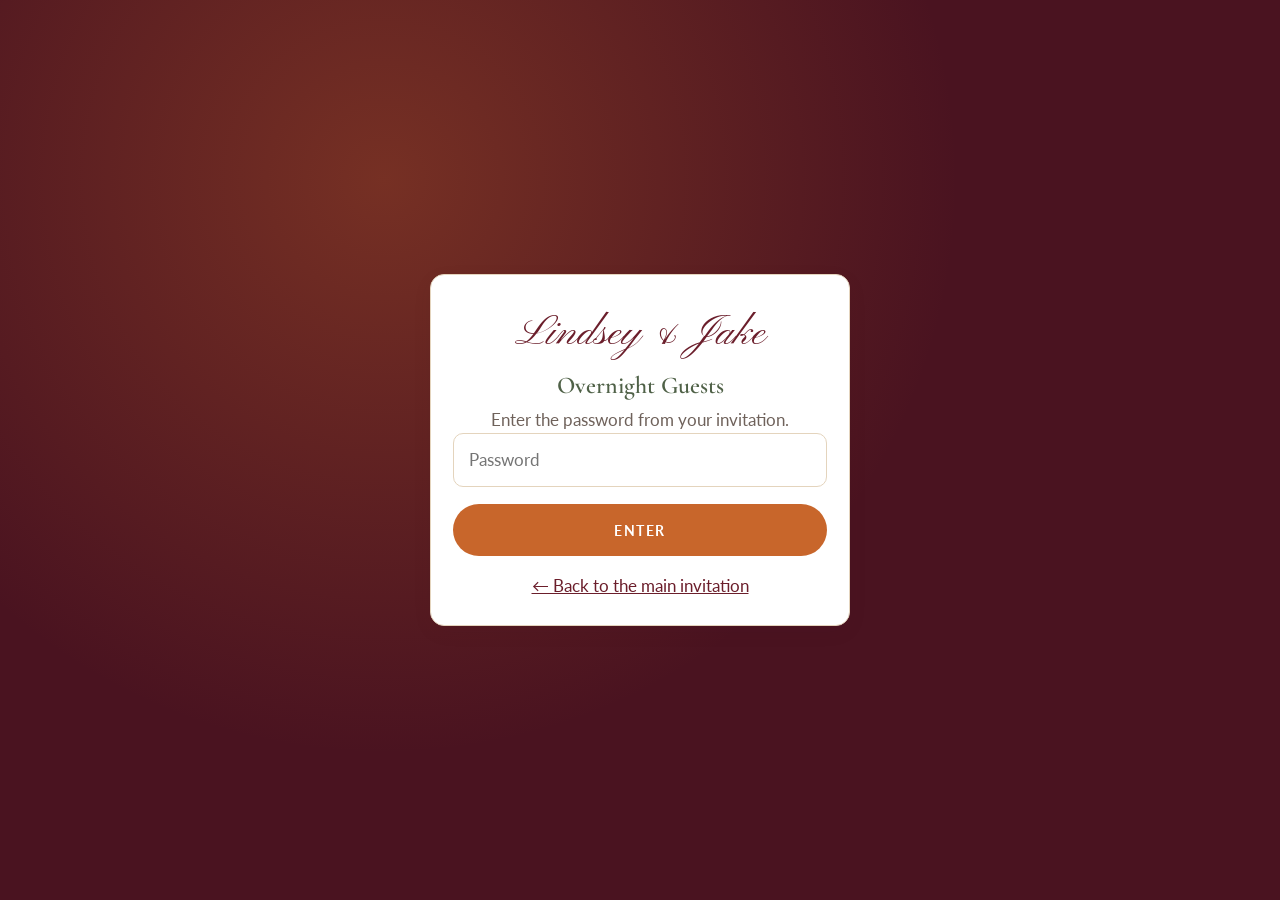
==== stay.html @ 5768e2d3 "Update attire wording Co-Authored-By: Claude Opus 5.5 <noreply@anthropic.com> Claude-Session: https:" ====
<!doctype html>
<html lang="en">
<head>
  <meta charset="utf-8">
  <meta name="viewport" content="width=device-width, initial-scale=1">
  <title>Overnight Guests · Lindsey & Jake</title>
  <meta name="robots" content="noindex, nofollow">
  <meta property="og:title" content="You're invited to stay the weekend 🍂">
  <meta property="og:description" content="Overnight guest info for Lindsey & Jake's wedding weekend.">
  <meta property="og:image" content="https://jakecuso.github.io/Wedding/assets/couple.jpg">
  <link rel="icon" href="data:image/svg+xml,<svg xmlns='http://www.w3.org/2000/svg' viewBox='0 0 100 100'><text y='.9em' font-size='90'>🛏️</text></svg>">
  <link rel="preconnect" href="https://fonts.googleapis.com">
  <link rel="preconnect" href="https://fonts.gstatic.com" crossorigin>
  <link href="https://fonts.googleapis.com/css2?family=Cormorant+Garamond:ital,wght@0,500;0,600;1,500&family=Lato:wght@400;700&family=Pinyon+Script&display=swap" rel="stylesheet">
  <link rel="stylesheet" href="style.css?v=5">
</head>
<body>

<div class="gate" id="gate">
  <div class="card">
    <div class="script" style="font-size:2.6rem;color:var(--maroon)">Lindsey &amp; Jake</div>
    <h3>Overnight Guests</h3>
    <p style="color:var(--muted)">Enter the password from your invitation.</p>
    <form id="gateForm">
      <input type="password" id="code" placeholder="Password" autocomplete="off" aria-label="Password">
      <button class="btn" type="submit">Enter</button>
      <div class="status hidden" id="gateStatus" role="status"></div>
    </form>
    <p style="margin-top:1rem"><a href="./">← Back to the main invitation</a></p>
  </div>
</div>

<div id="stayContent" class="hidden">
  <nav>
    <ul>
      <li><a href="./">Main Invite</a></li>
      <li><a href="#info">Stay Info</a></li>
      <li><a href="#pack">Packing List</a></li>
      <li><a href="#confirm">Confirm Your Stay</a></li>
    </ul>
  </nav>

  <header class="hero" style="min-height:70vh">
    <div class="hero-photo"></div>
    <div class="hero-text">
      <p class="eyebrow">You're invited to stay the weekend</p>
      <h1 class="script">Stay With Us</h1>
      <p class="invite-line">We'd love for you to spend Halloween weekend with us at Serenity Ridge.</p>
      <div class="date">Oct 30 to Nov 1</div>
      <a class="btn" href="#confirm">Confirm Your Stay</a>
    </div>
  </header>

  <section id="info">
    <div class="wrap">
      <h2>Stay Details</h2>
      <div class="divider">🍂 🛏️ 🍂</div>
      <div class="timeline">
        <div class="card side">
          <div class="day">Check-in</div>
          <h3>Friday, 7:00 PM</h3>
          <p>Come settle in and grab a spot by the fire.</p>
        </div>
        <div class="card main">
          <div class="day">The Address</div>
          <h3 data-bind="venueName">Serenity Ridge</h3>
          <p data-bind="venueAddress"></p>
        </div>
        <div class="card side">
          <div class="day">Check-out</div>
          <h3>Sunday, by 10:00 AM</h3>
          <p>Please help us tidy up before heading out.</p>
        </div>
      </div>

      <div class="card" style="margin-top:1.5rem">
        <h3>Good to Know</h3>
        <ul style="margin:0;padding-left:1.2rem">
          <li>The house has 6 bedrooms and 14 beds. Beds are shared and assigned by us, so an air mattress or sleeping bag is a great backup.</li>
          <li>Heated pool, hot tub, fire pit, pool table, poker room and game room are all yours for the weekend.</li>
          <li>There's a Ring doorbell camera at the front entrance.</li>
          <li>The nearest groceries are about 12 minutes away in McArthur. Grab anything you need on the way in.</li>
          <li>We'll text the door code and parking details the week of the wedding.</li>
        </ul>
      </div>
    </div>
  </section>

  <section id="pack" class="alt">
    <div class="wrap">
      <h2>Packing List</h2>
      <div class="divider">🎃</div>
      <div class="pack">
        <div class="card"><div class="icon">👗</div><h3>Semi-Formal Attire</h3><p>We invite our guests to embrace the season with autumn-inspired colors such as burgundy, plum, rust, forest green, navy, chocolate brown, and other warm or earthy tones. Don’t have fall colors in your closet? Choose something close!</p></div>
        <div class="card"><div class="icon">🎭</div><h3>Halloween Costume</h3><p>For the after party, not the ceremony!</p></div>
        <div class="card"><div class="icon">🥾</div><h3>Hiking Shoes</h3><p>Ash Cave is 12 minutes away.</p></div>
        <div class="card"><div class="icon">👙</div><h3>Swimsuit</h3><p>Heated pool and hot tub.</p></div>
        <div class="card"><div class="icon">🪥</div><h3>Overnight Bag</h3><p>Toiletries, pajamas, towel, phone charger and any medications.</p></div>
        <div class="card"><div class="icon">🛌</div><h3>Pillow &amp; Blanket</h3><p>Optional, but nice for cozy nights.</p></div>
        <div class="card"><div class="icon">🧥</div><h3>Warm Layers</h3><p>For chilly nights around the fire.</p></div>
      </div>
    </div>
  </section>

  <section id="confirm">
    <div class="narrow">
      <h2>Confirm Your Stay</h2>
      <div class="divider">🍁</div>
      <p class="lead">Beds are limited, so please let us know by <strong>October 14</strong> whether you'll be staying. Please RSVP on the <a href="./#rsvp">main invitation</a> too.</p>
      <form id="stayForm" novalidate>
        <input type="hidden" name="type" value="overnight">
        <div>
          <label for="sName">Your name(s)</label>
          <input type="text" id="sName" name="name" required>
        </div>
        <div>
          <label>Will you be spending the night?</label>
          <div class="choices">
            <label><input type="radio" name="staying" value="Yes" required> Yes, count me in!</label>
            <label><input type="radio" name="staying" value="No"> No, day only</label>
          </div>
        </div>
        <div id="nightFields" class="hidden" style="display:grid;gap:1.1rem">
          <div>
            <label>Which nights?</label>
            <div class="choices">
              <label><input type="checkbox" name="nights" value="Friday night"> Friday, Oct 30</label>
              <label><input type="checkbox" name="nights" value="Saturday night"> Saturday, Oct 31</label>
            </div>
          </div>
          <div>
            <label for="sCount">How many people staying (including you)?</label>
            <input type="number" id="sCount" name="partySize" min="1" max="6" value="1">
          </div>
          <div>
            <label for="sNotes">Anything we should know? <span class="hint">(sharing a bed, bringing an air mattress, etc.)</span></label>
            <textarea id="sNotes" name="message"></textarea>
          </div>
        </div>
        <button class="btn" type="submit">Confirm</button>
        <div class="status hidden" id="stayStatus" role="status"></div>
      </form>
    </div>
  </section>

  <footer>
    <div class="script">Lindsey &amp; Jake</div>
    <p>10 · 31 · 2026 · Hocking Hills, Ohio</p>
  </footer>
</div>

<script src="config.js?v=5"></script>
<script src="app.js?v=5"></script>
</body>
</html>
---- style.css ----
:root {
  --maroon: #6b1e2b;
  --maroon-dark: #4a1320;
  --orange: #c8662b;
  --orange-soft: #e39a5c;
  --green: #7d9471;
  --green-dark: #4f6147;
  --cream: #faf3e6;
  --paper: #fffaf1;
  --ink: #2e2320;
  --muted: #6f625b;
  --line: #e4d4bd;
  --radius: 14px;
}

* { box-sizing: border-box; }
html { scroll-behavior: smooth; }
body {
  margin: 0;
  background: var(--cream);
  color: var(--ink);
  font-family: "Lato", system-ui, sans-serif;
  font-size: 17px;
  line-height: 1.6;
}
img { max-width: 100%; display: block; }
a { color: var(--maroon); }

h1, h2, h3 { font-family: "Cormorant Garamond", Georgia, serif; font-weight: 600; line-height: 1.15; margin: 0 0 .5em; }
h2 { font-size: clamp(2rem, 5vw, 2.8rem); color: var(--maroon); text-align: center; }
h3 { font-size: 1.5rem; color: var(--green-dark); }
.script { font-family: "Pinyon Script", cursive; font-weight: 400; }

/* ---------- nav ---------- */
nav {
  position: sticky; top: 0; z-index: 10;
  background: rgba(74, 19, 32, .95);
  backdrop-filter: blur(6px);
}
nav ul {
  list-style: none; margin: 0 auto; padding: .6rem 1rem;
  display: flex; gap: 1.2rem; justify-content: center; flex-wrap: wrap; max-width: 900px;
}
nav a { color: #f6e6d2; text-decoration: none; font-size: .85rem; letter-spacing: .12em; text-transform: uppercase; }
nav a:hover { color: var(--orange-soft); }

/* ---------- hero ---------- */
.hero {
  display: grid; grid-template-columns: 1fr 1fr; min-height: 92vh;
  background: var(--maroon-dark); color: var(--cream);
}
.hero-photo { background: url("assets/couple.jpg") center 30% / cover no-repeat; min-height: 60vh; }
.hero-text {
  display: flex; flex-direction: column; justify-content: center; align-items: center; text-align: center;
  padding: 3rem 1.5rem;
  background:
    radial-gradient(circle at 20% 15%, rgba(200,102,43,.35), transparent 45%),
    radial-gradient(circle at 85% 90%, rgba(156,175,136,.4), transparent 50%),
    var(--maroon-dark);
}
.eyebrow { letter-spacing: .3em; text-transform: uppercase; font-size: .8rem; color: var(--orange-soft); margin: 0 0 1rem; }
.hero h1 { font-size: clamp(3.4rem, 9vw, 6rem); margin: 0; color: #fff4e4; }
.hero .amp { color: var(--orange-soft); }
.hero .invite-line { font-family: "Cormorant Garamond", serif; font-size: 1.35rem; font-style: italic; max-width: 26rem; margin: 1.2rem 0; }
.hero .date { font-family: "Cormorant Garamond", serif; font-size: 1.6rem; letter-spacing: .15em; text-transform: uppercase; border-top: 1px solid var(--orange); border-bottom: 1px solid var(--orange); padding: .4rem 1.2rem; margin: .5rem 0 1rem; }
.leaves { font-size: 1.6rem; letter-spacing: .5rem; margin: .5rem 0; }
.countdown { display: flex; gap: 1rem; margin: 1rem 0 1.6rem; }
.countdown div { text-align: center; min-width: 3.6rem; }
.countdown b { display: block; font-family: "Cormorant Garamond", serif; font-size: 2rem; color: var(--orange-soft); }
.countdown span { font-size: .7rem; letter-spacing: .15em; text-transform: uppercase; }

.btn {
  display: inline-block; border: 0; cursor: pointer;
  background: var(--orange); color: #fff; font: inherit; font-weight: 700;
  letter-spacing: .1em; text-transform: uppercase; font-size: .9rem;
  padding: .9rem 2rem; border-radius: 999px; text-decoration: none;
  transition: background .2s, transform .2s;
}
.btn:hover { background: var(--maroon); transform: translateY(-1px); }
.btn:disabled { opacity: .6; cursor: wait; }
.btn.green { background: var(--green); }
.btn.green:hover { background: var(--green-dark); }

/* ---------- sections ---------- */
section { padding: 4.5rem 1rem; }
section.alt { background: var(--paper); border-top: 1px solid var(--line); border-bottom: 1px solid var(--line); }
.wrap { max-width: 900px; margin: 0 auto; }
.narrow { max-width: 640px; margin: 0 auto; }
.lead { text-align: center; color: var(--muted); max-width: 36rem; margin: 0 auto 2.5rem; }
.divider { text-align: center; color: var(--orange); letter-spacing: .6rem; margin: -.5rem 0 1.5rem; }

.timeline { display: grid; grid-template-columns: repeat(3, 1fr); gap: 1.2rem; }
.card {
  background: #fff; border: 1px solid var(--line); border-radius: var(--radius);
  padding: 1.6rem 1.4rem; box-shadow: 0 6px 20px rgba(74,19,32,.06);
}
.card .day { font-size: .75rem; letter-spacing: .2em; text-transform: uppercase; color: var(--orange); font-weight: 700; }
.card h3 { margin: .3rem 0 .4rem; }
.card p { margin: 0; color: var(--muted); }
.card p.attire { margin-top: .6rem; padding-top: .6rem; border-top: 1px dashed var(--line); color: var(--ink); }
.card.main { border-top: 5px solid var(--maroon); }
.card.side { border-top: 5px solid var(--green); }

.venue { display: grid; grid-template-columns: 1.1fr 1fr; gap: 1.5rem; align-items: center; }
.venue ul { padding-left: 1.2rem; margin: .5rem 0 1rem; }
.venue iframe { width: 100%; height: 300px; border: 0; border-radius: var(--radius); }

.pack { display: grid; grid-template-columns: repeat(auto-fit, minmax(190px, 1fr)); gap: 1rem; }
.pack .card { text-align: center; }
.pack .icon { font-size: 2.4rem; }

/* ---------- forms ---------- */
form { display: grid; gap: 1.1rem; }
label { font-weight: 700; font-size: .95rem; color: var(--green-dark); display: block; margin-bottom: .3rem; }
.hint { font-weight: 400; color: var(--muted); font-size: .85rem; }
input[type=text], input[type=email], input[type=tel], input[type=number], input[type=password], textarea, select {
  width: 100%; font: inherit; padding: .75rem .9rem;
  border: 1px solid var(--line); border-radius: 10px; background: #fff; color: var(--ink);
}
input:focus, textarea:focus, select:focus { outline: 2px solid var(--orange-soft); border-color: var(--orange); }
textarea { min-height: 100px; resize: vertical; }
.row { display: grid; grid-template-columns: 1fr 1fr; gap: 1rem; }
.choices { display: flex; gap: .6rem; flex-wrap: wrap; }
.choices label {
  font-weight: 400; color: var(--ink); margin: 0; cursor: pointer;
  border: 1px solid var(--line); background: #fff; border-radius: 999px; padding: .5rem 1rem;
  display: flex; gap: .45rem; align-items: center;
}
.choices input { accent-color: var(--maroon); }
.choices label:has(input:checked) { border-color: var(--maroon); background: #f7e8e4; }
.hidden { display: none !important; }
.status { text-align: center; padding: 1rem; border-radius: 10px; }
.status.ok { background: #e6ede0; color: var(--green-dark); }
.status.err { background: #f7e1dc; color: var(--maroon); }

/* ---------- Q&A ---------- */
.qa-list { display: grid; gap: 1rem; margin-bottom: 2.5rem; }
.qa { background: #fff; border: 1px solid var(--line); border-left: 4px solid var(--orange); border-radius: 10px; padding: 1rem 1.2rem; }
.qa .q { font-weight: 700; }
.qa .q small { font-weight: 400; color: var(--muted); }
.qa .a { margin-top: .4rem; color: var(--green-dark); }
.qa .a::before { content: "Lindsey & Jake: "; font-weight: 700; color: var(--maroon); }
.empty { text-align: center; color: var(--muted); font-style: italic; }

footer { background: var(--maroon-dark); color: #f1dfcb; text-align: center; padding: 2.5rem 1rem; }
footer .script { font-size: 2.4rem; color: var(--orange-soft); }

/* ---------- overnight gate ---------- */
.gate { min-height: 100vh; display: grid; place-items: center; padding: 1.5rem;
  background: radial-gradient(circle at 30% 20%, rgba(200,102,43,.35), transparent 50%), var(--maroon-dark); }
.gate .card { max-width: 420px; width: 100%; text-align: center; }

@media (max-width: 760px) {
  .hero { grid-template-columns: 1fr; }
  .hero-photo { min-height: 70vh; }
  .timeline, .venue, .row { grid-template-columns: 1fr; }
  section { padding: 3.5rem 1rem; }
  nav ul { gap: .8rem; }
  nav a { font-size: .75rem; }
}

/* ---------- password unlock ---------- */
.timeline { display: flex; flex-wrap: wrap; justify-content: center; }
.timeline .card { flex: 1 1 240px; max-width: 300px; }
.pw-box { text-align: center; margin-top: 2rem; display: grid; gap: .8rem; justify-items: center; }
.pw-box form { display: flex; gap: .6rem; flex-wrap: wrap; justify-content: center; }
.pw-box input { max-width: 220px; }
.unlocked-note { text-align: center; margin-top: 2rem; background: #fff; border: 1px dashed var(--green); border-radius: var(--radius); padding: 1.2rem; }
.unlocked-note p { margin: 0 0 1rem; }
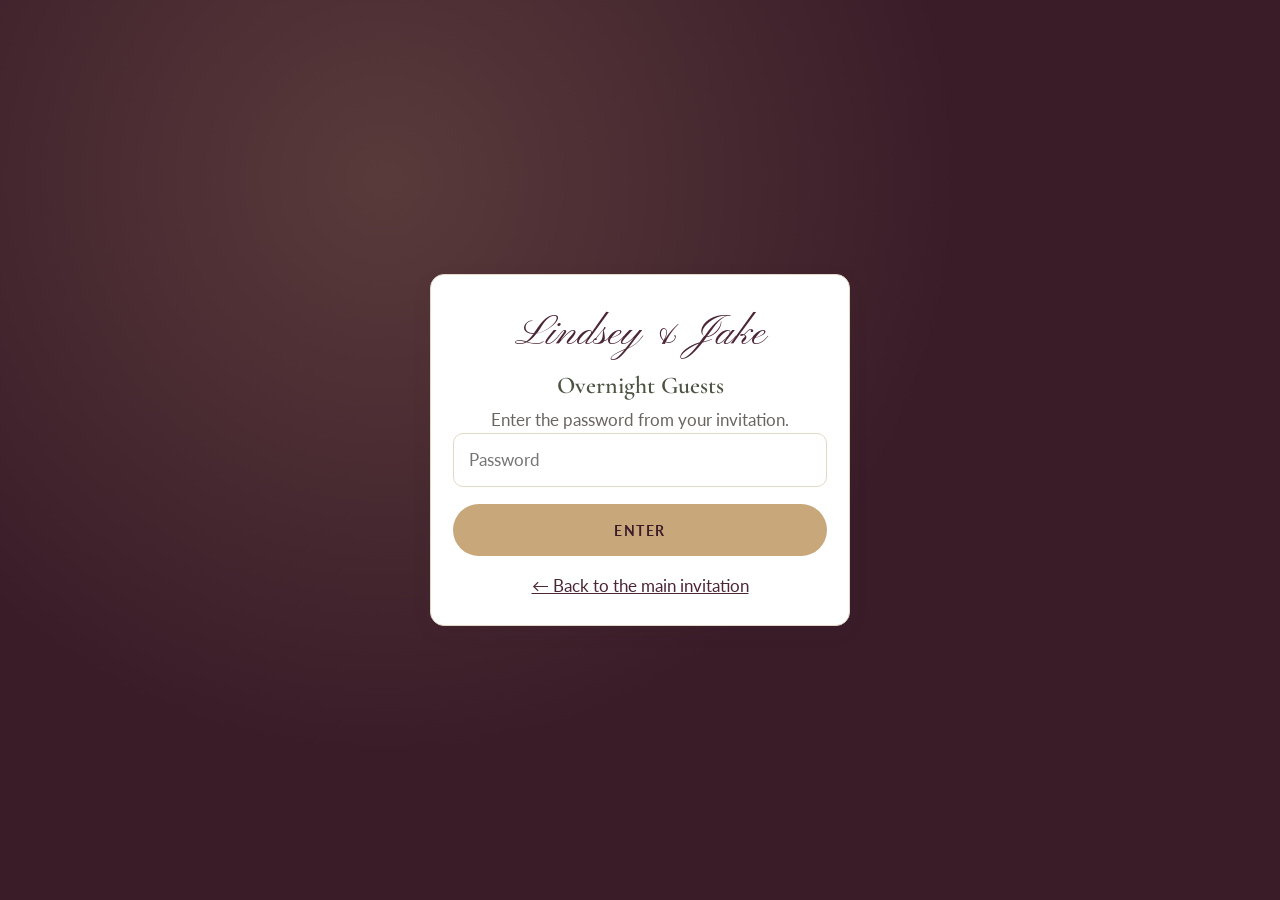
==== commit efa880fa: "Plum/moss/champagne/ivory palette; Friday arrivals 6 PM, day guests arrive 1 PM Co-Authored-By: Clau" ====
--- a/stay.html
+++ b/stay.html
@@ -12,7 +12,7 @@
   <link rel="preconnect" href="https://fonts.googleapis.com">
   <link rel="preconnect" href="https://fonts.gstatic.com" crossorigin>
   <link href="https://fonts.googleapis.com/css2?family=Cormorant+Garamond:ital,wght@0,500;0,600;1,500&family=Lato:wght@400;700&family=Pinyon+Script&display=swap" rel="stylesheet">
-  <link rel="stylesheet" href="style.css?v=5">
+  <link rel="stylesheet" href="style.css?v=9">
 </head>
 <body>
 
@@ -58,7 +58,7 @@
       <div class="timeline">
         <div class="card side">
           <div class="day">Check-in</div>
-          <h3>Friday, 7:00 PM</h3>
+          <h3>Friday, 6:00 PM</h3>
           <p>Come settle in and grab a spot by the fire.</p>
         </div>
         <div class="card main">
@@ -79,6 +79,7 @@
           <li>The house has 6 bedrooms and 14 beds. Beds are shared and assigned by us, so an air mattress or sleeping bag is a great backup.</li>
           <li>Heated pool, hot tub, fire pit, pool table, poker room and game room are all yours for the weekend.</li>
           <li>There's a Ring doorbell camera at the front entrance.</li>
+          <li><strong>Friday night is BYOB.</strong> Bring any alcohol or drinks you want for Friday. We'll provide the alcohol on the wedding day (Saturday).</li>
           <li>The nearest groceries are about 12 minutes away in McArthur. Grab anything you need on the way in.</li>
           <li>We'll text the door code and parking details the week of the wedding.</li>
         </ul>
@@ -91,10 +92,11 @@
       <h2>Packing List</h2>
       <div class="divider">🎃</div>
       <div class="pack">
-        <div class="card"><div class="icon">👗</div><h3>Semi-Formal Attire</h3><p>We invite our guests to embrace the season with autumn-inspired colors such as burgundy, plum, rust, forest green, navy, chocolate brown, and other warm or earthy tones. Don’t have fall colors in your closet? Choose something close!</p></div>
+        <div class="card"><div class="icon">👗</div><h3>Semi-Formal or Cocktail Attire</h3><p>We invite our guests to embrace the season with autumn-inspired colors such as burgundy, plum, rust, forest green, navy, chocolate brown, and other warm or earthy tones. Don’t have fall colors in your closet? Choose something close!</p></div>
         <div class="card"><div class="icon">🎭</div><h3>Halloween Costume</h3><p>For the after party, not the ceremony!</p></div>
         <div class="card"><div class="icon">🥾</div><h3>Hiking Shoes</h3><p>Ash Cave is 12 minutes away.</p></div>
         <div class="card"><div class="icon">👙</div><h3>Swimsuit</h3><p>Heated pool and hot tub.</p></div>
+        <div class="card"><div class="icon">🍻</div><h3>Drinks for Friday</h3><p>Friday night is BYOB. We've got the alcohol covered on the wedding day!</p></div>
         <div class="card"><div class="icon">🪥</div><h3>Overnight Bag</h3><p>Toiletries, pajamas, towel, phone charger and any medications.</p></div>
         <div class="card"><div class="icon">🛌</div><h3>Pillow &amp; Blanket</h3><p>Optional, but nice for cozy nights.</p></div>
         <div class="card"><div class="icon">🧥</div><h3>Warm Layers</h3><p>For chilly nights around the fire.</p></div>
@@ -107,10 +109,11 @@
       <h2>Confirm Your Stay</h2>
       <div class="divider">🍁</div>
       <p class="lead">Beds are limited, so please let us know by <strong>October 14</strong> whether you'll be staying. Please RSVP on the <a href="./#rsvp">main invitation</a> too.</p>
+      <p class="plusone">💌 If you have a plus one, they'll fill out this form separately.</p>
       <form id="stayForm" novalidate>
         <input type="hidden" name="type" value="overnight">
         <div>
-          <label for="sName">Your name(s)</label>
+          <label for="sName">Your name</label>
           <input type="text" id="sName" name="name" required>
         </div>
         <div>
@@ -129,10 +132,6 @@
             </div>
           </div>
           <div>
-            <label for="sCount">How many people staying (including you)?</label>
-            <input type="number" id="sCount" name="partySize" min="1" max="6" value="1">
-          </div>
-          <div>
             <label for="sNotes">Anything we should know? <span class="hint">(sharing a bed, bringing an air mattress, etc.)</span></label>
             <textarea id="sNotes" name="message"></textarea>
           </div>
@@ -149,7 +148,7 @@
   </footer>
 </div>
 
-<script src="config.js?v=5"></script>
-<script src="app.js?v=5"></script>
+<script src="config.js?v=9"></script>
+<script src="app.js?v=9"></script>
 </body>
 </html>
--- a/style.css
+++ b/style.css
@@ -1,15 +1,18 @@
 :root {
-  --maroon: #6b1e2b;
-  --maroon-dark: #4a1320;
-  --orange: #c8662b;
-  --orange-soft: #e39a5c;
-  --green: #7d9471;
-  --green-dark: #4f6147;
-  --cream: #faf3e6;
-  --paper: #fffaf1;
-  --ink: #2e2320;
-  --muted: #6f625b;
-  --line: #e4d4bd;
+  /* Plum + Moss + Champagne + Ivory */
+  --maroon: #4b2636;        /* deep plum */
+  --maroon-dark: #3a1c29;   /* darker plum for nav, hero, footer */
+  --orange: #c8a77b;        /* champagne */
+  --orange-soft: #d9c09b;   /* light champagne */
+  --champagne-text: #8a6c45;/* champagne dark enough to read on ivory */
+  --green: #68705a;         /* muted moss */
+  --green-dark: #4c5342;
+  --taupe: #8a8877;         /* sage-taupe */
+  --cream: #f4eee5;         /* warm ivory */
+  --paper: #faf6f0;
+  --ink: #2b2226;
+  --muted: #6b6560;
+  --line: #e2d8c8;
   --radius: 14px;
 }
 
@@ -34,7 +37,7 @@
 /* ---------- nav ---------- */
 nav {
   position: sticky; top: 0; z-index: 10;
-  background: rgba(74, 19, 32, .95);
+  background: rgba(58, 28, 41, .96);
   backdrop-filter: blur(6px);
 }
 nav ul {
@@ -54,8 +57,8 @@
   display: flex; flex-direction: column; justify-content: center; align-items: center; text-align: center;
   padding: 3rem 1.5rem;
   background:
-    radial-gradient(circle at 20% 15%, rgba(200,102,43,.35), transparent 45%),
-    radial-gradient(circle at 85% 90%, rgba(156,175,136,.4), transparent 50%),
+    radial-gradient(circle at 20% 15%, rgba(200,167,123,.22), transparent 45%),
+    radial-gradient(circle at 85% 90%, rgba(104,112,90,.45), transparent 50%),
     var(--maroon-dark);
 }
 .eyebrow { letter-spacing: .3em; text-transform: uppercase; font-size: .8rem; color: var(--orange-soft); margin: 0 0 1rem; }
@@ -71,14 +74,14 @@
 
 .btn {
   display: inline-block; border: 0; cursor: pointer;
-  background: var(--orange); color: #fff; font: inherit; font-weight: 700;
+  background: var(--orange); color: var(--maroon-dark); font: inherit; font-weight: 700;
   letter-spacing: .1em; text-transform: uppercase; font-size: .9rem;
   padding: .9rem 2rem; border-radius: 999px; text-decoration: none;
   transition: background .2s, transform .2s;
 }
-.btn:hover { background: var(--maroon); transform: translateY(-1px); }
+.btn:hover { background: var(--maroon); color: #fff; transform: translateY(-1px); }
 .btn:disabled { opacity: .6; cursor: wait; }
-.btn.green { background: var(--green); }
+.btn.green { background: var(--green); color: #fff; }
 .btn.green:hover { background: var(--green-dark); }
 
 /* ---------- sections ---------- */
@@ -92,9 +95,9 @@
 .timeline { display: grid; grid-template-columns: repeat(3, 1fr); gap: 1.2rem; }
 .card {
   background: #fff; border: 1px solid var(--line); border-radius: var(--radius);
-  padding: 1.6rem 1.4rem; box-shadow: 0 6px 20px rgba(74,19,32,.06);
+  padding: 1.6rem 1.4rem; box-shadow: 0 6px 20px rgba(75,38,54,.07);
 }
-.card .day { font-size: .75rem; letter-spacing: .2em; text-transform: uppercase; color: var(--orange); font-weight: 700; }
+.card .day { font-size: .75rem; letter-spacing: .2em; text-transform: uppercase; color: var(--champagne-text); font-weight: 700; }
 .card h3 { margin: .3rem 0 .4rem; }
 .card p { margin: 0; color: var(--muted); }
 .card p.attire { margin-top: .6rem; padding-top: .6rem; border-top: 1px dashed var(--line); color: var(--ink); }
@@ -127,7 +130,7 @@
   display: flex; gap: .45rem; align-items: center;
 }
 .choices input { accent-color: var(--maroon); }
-.choices label:has(input:checked) { border-color: var(--maroon); background: #f7e8e4; }
+.choices label:has(input:checked) { border-color: var(--maroon); background: #efe5ea; }
 .hidden { display: none !important; }
 .status { text-align: center; padding: 1rem; border-radius: 10px; }
 .status.ok { background: #e6ede0; color: var(--green-dark); }
@@ -147,7 +150,7 @@
 
 /* ---------- overnight gate ---------- */
 .gate { min-height: 100vh; display: grid; place-items: center; padding: 1.5rem;
-  background: radial-gradient(circle at 30% 20%, rgba(200,102,43,.35), transparent 50%), var(--maroon-dark); }
+  background: radial-gradient(circle at 30% 20%, rgba(200,167,123,.22), transparent 50%), var(--maroon-dark); }
 .gate .card { max-width: 420px; width: 100%; text-align: center; }
 
 @media (max-width: 760px) {
@@ -167,3 +170,6 @@
 .pw-box input { max-width: 220px; }
 .unlocked-note { text-align: center; margin-top: 2rem; background: #fff; border: 1px dashed var(--green); border-radius: var(--radius); padding: 1.2rem; }
 .unlocked-note p { margin: 0 0 1rem; }
+
+.plusone { text-align: center; background: #fff; border: 1px dashed var(--orange); border-radius: 10px; padding: .8rem 1rem; margin: -1rem auto 2rem; font-size: .95rem; }
+.coming-soon { text-align: center; border-top: 5px solid var(--orange); }
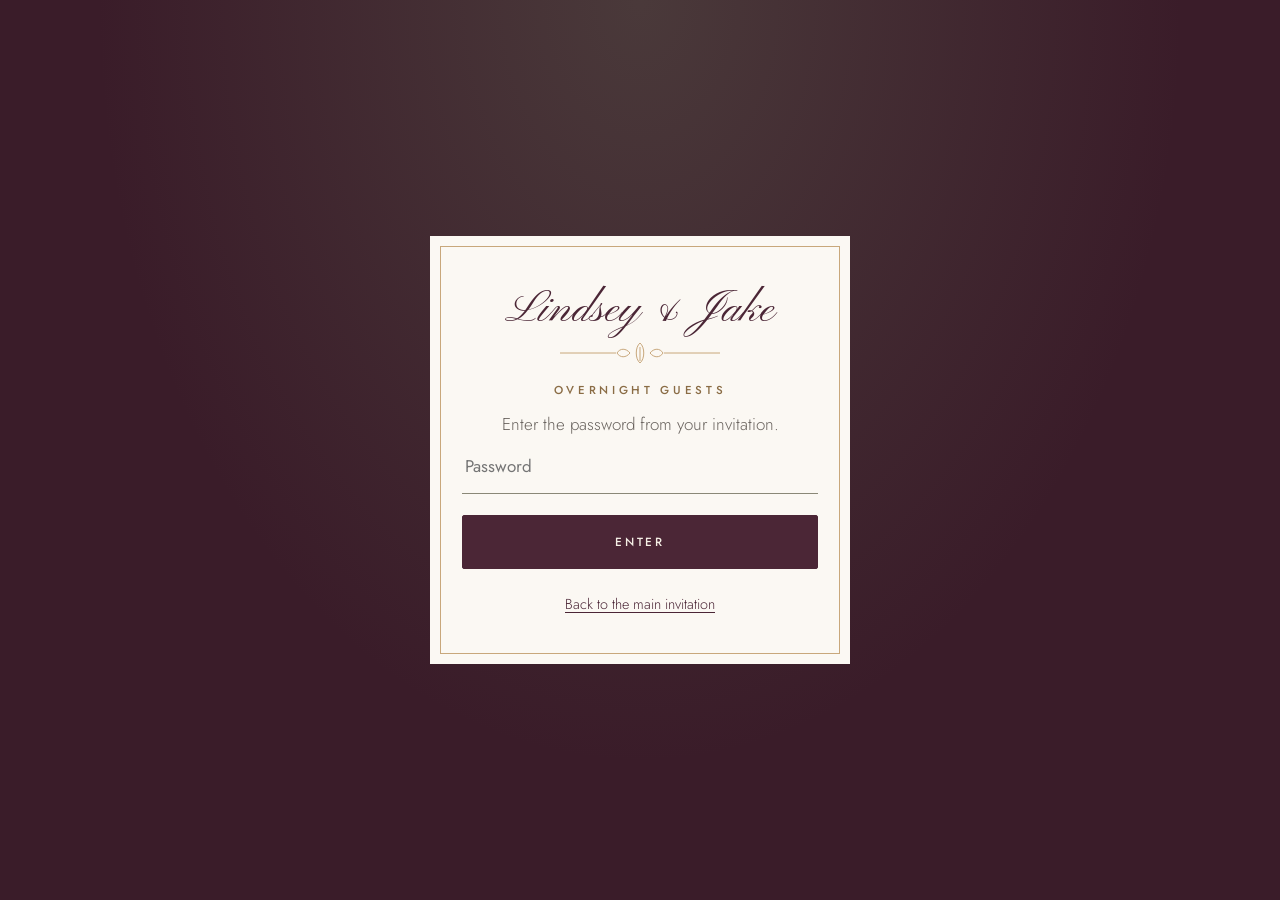
==== commit dee60ac8: "Restyle in plum, moss, champagne and ivory: editorial botanical look Co-Authored-By: Claude Opus 5.5" ====
--- a/stay.html
+++ b/stay.html
@@ -8,25 +8,27 @@
   <meta property="og:title" content="You're invited to stay the weekend 🍂">
   <meta property="og:description" content="Overnight guest info for Lindsey & Jake's wedding weekend.">
   <meta property="og:image" content="https://jakecuso.github.io/Wedding/assets/couple.jpg">
-  <link rel="icon" href="data:image/svg+xml,<svg xmlns='http://www.w3.org/2000/svg' viewBox='0 0 100 100'><text y='.9em' font-size='90'>🛏️</text></svg>">
+  <meta name="theme-color" content="#3a1c29">
+  <link rel="icon" href="data:image/svg+xml,<svg xmlns='http://www.w3.org/2000/svg' viewBox='0 0 100 100'><circle cx='50' cy='50' r='50' fill='%234b2636'/><text x='50' y='64' font-family='Georgia' font-style='italic' font-size='40' fill='%23c8a77b' text-anchor='middle'>L&amp;J</text></svg>">
   <link rel="preconnect" href="https://fonts.googleapis.com">
   <link rel="preconnect" href="https://fonts.gstatic.com" crossorigin>
-  <link href="https://fonts.googleapis.com/css2?family=Cormorant+Garamond:ital,wght@0,500;0,600;1,500&family=Lato:wght@400;700&family=Pinyon+Script&display=swap" rel="stylesheet">
-  <link rel="stylesheet" href="style.css?v=9">
+  <link href="https://fonts.googleapis.com/css2?family=Cormorant+Garamond:ital,wght@0,400;0,500;1,400;1,500&family=Jost:wght@300;400;500&family=Pinyon+Script&display=swap" rel="stylesheet">
+  <link rel="stylesheet" href="style.css?v=10">
 </head>
 <body>
 
 <div class="gate" id="gate">
   <div class="card">
-    <div class="script" style="font-size:2.6rem;color:var(--maroon)">Lindsey &amp; Jake</div>
-    <h3>Overnight Guests</h3>
+    <div class="script" style="font-size:2.8rem;color:var(--plum);line-height:1.2">Lindsey &amp; Jake</div>
+    <div class="orn" aria-hidden="true" style="margin-bottom:1rem"></div>
+    <span class="kicker">Overnight guests</span>
     <p style="color:var(--muted)">Enter the password from your invitation.</p>
     <form id="gateForm">
       <input type="password" id="code" placeholder="Password" autocomplete="off" aria-label="Password">
       <button class="btn" type="submit">Enter</button>
       <div class="status hidden" id="gateStatus" role="status"></div>
     </form>
-    <p style="margin-top:1rem"><a href="./">← Back to the main invitation</a></p>
+    <p style="margin-top:1.4rem;font-size:.9rem"><a href="./">Back to the main invitation</a></p>
   </div>
 </div>
 
@@ -35,28 +37,30 @@
     <ul>
       <li><a href="./">Main Invite</a></li>
       <li><a href="#info">Stay Info</a></li>
-      <li><a href="#pack">Packing List</a></li>
-      <li><a href="#confirm">Confirm Your Stay</a></li>
+      <li><a href="#pack">Packing</a></li>
+      <li><a href="#confirm">Confirm</a></li>
     </ul>
   </nav>
 
-  <header class="hero" style="min-height:70vh">
+  <header class="hero" style="min-height:76vh">
     <div class="hero-photo"></div>
     <div class="hero-text">
       <p class="eyebrow">You're invited to stay the weekend</p>
       <h1 class="script">Stay With Us</h1>
       <p class="invite-line">We'd love for you to spend Halloween weekend with us at Serenity Ridge.</p>
-      <div class="date">Oct 30 to Nov 1</div>
-      <a class="btn" href="#confirm">Confirm Your Stay</a>
+      <div class="date">Oct 30 – Nov 1</div>
+      <div class="orn" aria-hidden="true"></div>
+      <a class="btn light" href="#confirm">Confirm Your Stay</a>
     </div>
   </header>
 
   <section id="info">
     <div class="wrap">
+      <span class="kicker">The weekend</span>
       <h2>Stay Details</h2>
-      <div class="divider">🍂 🛏️ 🍂</div>
+      <div class="orn" aria-hidden="true"></div>
       <div class="timeline">
-        <div class="card side">
+        <div class="card">
           <div class="day">Check-in</div>
           <h3>Friday, 6:00 PM</h3>
           <p>Come settle in and grab a spot by the fire.</p>
@@ -66,20 +70,26 @@
           <h3 data-bind="venueName">Serenity Ridge</h3>
           <p data-bind="venueAddress"></p>
         </div>
-        <div class="card side">
+        <div class="card">
           <div class="day">Check-out</div>
           <h3>Sunday, by 10:00 AM</h3>
           <p>Please help us tidy up before heading out.</p>
         </div>
       </div>
+    </div>
+  </section>
 
-      <div class="card" style="margin-top:1.5rem">
-        <h3>Good to Know</h3>
-        <ul style="margin:0;padding-left:1.2rem">
+  <section id="good" class="dark">
+    <div class="narrow">
+      <span class="kicker">Good to know</span>
+      <h2>Before You Come</h2>
+      <div class="orn" aria-hidden="true"></div>
+      <div class="venue" style="display:block">
+        <ul>
+          <li><strong>Friday night is BYOB.</strong> Bring any alcohol or drinks you want for Friday. We'll provide the alcohol on the wedding day (Saturday).</li>
           <li>The house has 6 bedrooms and 14 beds. Beds are shared and assigned by us, so an air mattress or sleeping bag is a great backup.</li>
-          <li>Heated pool, hot tub, fire pit, pool table, poker room and game room are all yours for the weekend.</li>
+          <li>The heated pool, hot tub, fire pit, pool table, poker room and game room are all yours for the weekend.</li>
           <li>There's a Ring doorbell camera at the front entrance.</li>
-          <li><strong>Friday night is BYOB.</strong> Bring any alcohol or drinks you want for Friday. We'll provide the alcohol on the wedding day (Saturday).</li>
           <li>The nearest groceries are about 12 minutes away in McArthur. Grab anything you need on the way in.</li>
           <li>We'll text the door code and parking details the week of the wedding.</li>
         </ul>
@@ -87,58 +97,76 @@
     </div>
   </section>
 
-  <section id="pack" class="alt">
+  <section id="pack">
     <div class="wrap">
+      <span class="kicker">What to pack</span>
       <h2>Packing List</h2>
-      <div class="divider">🎃</div>
+      <div class="orn" aria-hidden="true"></div>
+      <div class="feature">
+        <div>
+          <span class="kicker" style="text-align:left">Dress code</span>
+          <h3>Semi-Formal or Cocktail Attire</h3>
+          <p>We invite our guests to embrace the season with autumn-inspired colors such as burgundy, plum, rust, forest green, navy, chocolate brown, and other warm or earthy tones. Don’t have fall colors in your closet? Choose something close!</p>
+        </div>
+        <div class="swatches" aria-label="Suggested colors">
+          <div class="swatch"><i style="background:#6d1f2f"></i>Burgundy</div>
+          <div class="swatch"><i style="background:#4b2636"></i>Plum</div>
+          <div class="swatch"><i style="background:#9a4a26"></i>Rust</div>
+          <div class="swatch"><i style="background:#2f4a33"></i>Forest</div>
+          <div class="swatch"><i style="background:#1f2b44"></i>Navy</div>
+          <div class="swatch"><i style="background:#4a2e22"></i>Chocolate</div>
+        </div>
+      </div>
       <div class="pack">
-        <div class="card"><div class="icon">👗</div><h3>Semi-Formal or Cocktail Attire</h3><p>We invite our guests to embrace the season with autumn-inspired colors such as burgundy, plum, rust, forest green, navy, chocolate brown, and other warm or earthy tones. Don’t have fall colors in your closet? Choose something close!</p></div>
-        <div class="card"><div class="icon">🎭</div><h3>Halloween Costume</h3><p>For the after party, not the ceremony!</p></div>
-        <div class="card"><div class="icon">🥾</div><h3>Hiking Shoes</h3><p>Ash Cave is 12 minutes away.</p></div>
-        <div class="card"><div class="icon">👙</div><h3>Swimsuit</h3><p>Heated pool and hot tub.</p></div>
-        <div class="card"><div class="icon">🍻</div><h3>Drinks for Friday</h3><p>Friday night is BYOB. We've got the alcohol covered on the wedding day!</p></div>
-        <div class="card"><div class="icon">🪥</div><h3>Overnight Bag</h3><p>Toiletries, pajamas, towel, phone charger and any medications.</p></div>
-        <div class="card"><div class="icon">🛌</div><h3>Pillow &amp; Blanket</h3><p>Optional, but nice for cozy nights.</p></div>
-        <div class="card"><div class="icon">🧥</div><h3>Warm Layers</h3><p>For chilly nights around the fire.</p></div>
+        <div class="card"><div class="num">i.</div><h3>Drinks for Friday</h3><p>Friday night is BYOB. We've got the alcohol covered on the wedding day.</p></div>
+        <div class="card"><div class="num">ii.</div><h3>Halloween Costume</h3><p>For the after party, not the ceremony!</p></div>
+        <div class="card"><div class="num">iii.</div><h3>Hiking Shoes</h3><p>Ash Cave is 12 minutes away.</p></div>
+        <div class="card"><div class="num">iv.</div><h3>Swimsuit</h3><p>Heated pool and hot tub.</p></div>
+        <div class="card"><div class="num">v.</div><h3>Overnight Bag</h3><p>Toiletries, pajamas, towel, phone charger and any medications.</p></div>
+        <div class="card"><div class="num">vi.</div><h3>Pillow &amp; Blanket</h3><p>Optional, but nice for cozy nights.</p></div>
+        <div class="card"><div class="num">vii.</div><h3>Warm Layers</h3><p>For chilly nights around the fire.</p></div>
       </div>
     </div>
   </section>
 
-  <section id="confirm">
+  <section id="confirm" class="alt">
     <div class="narrow">
-      <h2>Confirm Your Stay</h2>
-      <div class="divider">🍁</div>
-      <p class="lead">Beds are limited, so please let us know by <strong>October 14</strong> whether you'll be staying. Please RSVP on the <a href="./#rsvp">main invitation</a> too.</p>
-      <p class="plusone">💌 If you have a plus one, they'll fill out this form separately.</p>
-      <form id="stayForm" novalidate>
-        <input type="hidden" name="type" value="overnight">
-        <div>
-          <label for="sName">Your name</label>
-          <input type="text" id="sName" name="name" required>
-        </div>
-        <div>
-          <label>Will you be spending the night?</label>
-          <div class="choices">
-            <label><input type="radio" name="staying" value="Yes" required> Yes, count me in!</label>
-            <label><input type="radio" name="staying" value="No"> No, day only</label>
+      <div class="invite-card">
+        <span class="kicker">Kindly reply</span>
+        <h2>Confirm Your Stay</h2>
+        <div class="orn" aria-hidden="true"></div>
+        <p class="lead">Beds are limited, so please let us know by <strong>October 14</strong> whether you'll be staying. Please RSVP on the <a href="./#rsvp">main invitation</a> too.</p>
+        <p class="plusone">If you have a plus one, they'll fill out this form separately.</p>
+        <form id="stayForm" novalidate>
+          <input type="hidden" name="type" value="overnight">
+          <div>
+            <label for="sName">Your name</label>
+            <input type="text" id="sName" name="name" required>
           </div>
-        </div>
-        <div id="nightFields" class="hidden" style="display:grid;gap:1.1rem">
           <div>
-            <label>Which nights?</label>
+            <label>Will you be spending the night?</label>
             <div class="choices">
-              <label><input type="checkbox" name="nights" value="Friday night"> Friday, Oct 30</label>
-              <label><input type="checkbox" name="nights" value="Saturday night"> Saturday, Oct 31</label>
+              <label><input type="radio" name="staying" value="Yes" required> Yes, count me in</label>
+              <label><input type="radio" name="staying" value="No"> No, day only</label>
             </div>
           </div>
-          <div>
-            <label for="sNotes">Anything we should know? <span class="hint">(sharing a bed, bringing an air mattress, etc.)</span></label>
-            <textarea id="sNotes" name="message"></textarea>
+          <div id="nightFields" class="hidden" style="display:grid;gap:1.3rem">
+            <div>
+              <label>Which nights?</label>
+              <div class="choices">
+                <label><input type="checkbox" name="nights" value="Friday night"> Friday, Oct 30</label>
+                <label><input type="checkbox" name="nights" value="Saturday night"> Saturday, Oct 31</label>
+              </div>
+            </div>
+            <div>
+              <label for="sNotes">Anything we should know? <span class="hint">(sharing a bed, bringing an air mattress, etc.)</span></label>
+              <textarea id="sNotes" name="message"></textarea>
+            </div>
           </div>
-        </div>
-        <button class="btn" type="submit">Confirm</button>
-        <div class="status hidden" id="stayStatus" role="status"></div>
-      </form>
+          <button class="btn" type="submit">Confirm</button>
+          <div class="status hidden" id="stayStatus" role="status"></div>
+        </form>
+      </div>
     </div>
   </section>
 
@@ -148,7 +176,7 @@
   </footer>
 </div>
 
-<script src="config.js?v=9"></script>
-<script src="app.js?v=9"></script>
+<script src="config.js?v=10"></script>
+<script src="app.js?v=10"></script>
 </body>
 </html>
--- a/style.css
+++ b/style.css
@@ -1,175 +1,238 @@
+/* Plum + Moss + Champagne + Ivory */
 :root {
-  /* Plum + Moss + Champagne + Ivory */
-  --maroon: #4b2636;        /* deep plum */
-  --maroon-dark: #3a1c29;   /* darker plum for nav, hero, footer */
-  --orange: #c8a77b;        /* champagne */
-  --orange-soft: #d9c09b;   /* light champagne */
-  --champagne-text: #8a6c45;/* champagne dark enough to read on ivory */
-  --green: #68705a;         /* muted moss */
-  --green-dark: #4c5342;
-  --taupe: #8a8877;         /* sage-taupe */
-  --cream: #f4eee5;         /* warm ivory */
-  --paper: #faf6f0;
+  --plum: #4b2636;
+  --plum-deep: #3a1c29;
+  --moss: #68705a;
+  --moss-deep: #4c5342;
+  --taupe: #8a8877;
+  --champagne: #c8a77b;
+  --champagne-ink: #8a6c45;   /* champagne dark enough to read on ivory */
+  --ivory: #f4eee5;
+  --paper: #fbf8f3;
   --ink: #2b2226;
   --muted: #6b6560;
-  --line: #e2d8c8;
-  --radius: 14px;
+  --line: #ddd0bd;
+  --serif: "Cormorant Garamond", Georgia, serif;
+  --sans: "Jost", "Helvetica Neue", Arial, sans-serif;
+  --script: "Pinyon Script", cursive;
+  /* botanical sprig ornament */
+  --sprig: url("data:image/svg+xml,%3Csvg xmlns='http://www.w3.org/2000/svg' viewBox='0 0 160 24'%3E%3Cg fill='none' stroke='%23C8A77B' stroke-width='1'%3E%3Cpath d='M0 12h56M104 12h56'/%3E%3Cpath d='M80 2c-5 4-5 16 0 20c5-4 5-16 0-20z'/%3E%3Cpath d='M80 6v14'/%3E%3Cpath d='M70 12c-4-5-10-5-13 0c3 5 9 5 13 0zM90 12c4-5 10-5 13 0c-3 5-9 5-13 0z'/%3E%3C/g%3E%3C/svg%3E");
 }
 
 * { box-sizing: border-box; }
 html { scroll-behavior: smooth; }
 body {
   margin: 0;
-  background: var(--cream);
+  background: var(--ivory);
   color: var(--ink);
-  font-family: "Lato", system-ui, sans-serif;
+  font-family: var(--sans);
+  font-weight: 300;
   font-size: 17px;
-  line-height: 1.6;
+  line-height: 1.7;
+  -webkit-font-smoothing: antialiased;
 }
 img { max-width: 100%; display: block; }
-a { color: var(--maroon); }
-
-h1, h2, h3 { font-family: "Cormorant Garamond", Georgia, serif; font-weight: 600; line-height: 1.15; margin: 0 0 .5em; }
-h2 { font-size: clamp(2rem, 5vw, 2.8rem); color: var(--maroon); text-align: center; }
-h3 { font-size: 1.5rem; color: var(--green-dark); }
-.script { font-family: "Pinyon Script", cursive; font-weight: 400; }
+a { color: var(--plum); text-underline-offset: 3px; }
+strong { font-weight: 500; }
+
+h1, h2, h3 { font-family: var(--serif); font-weight: 500; line-height: 1.1; margin: 0 0 .5em; }
+h2 { font-size: clamp(2.4rem, 6vw, 3.4rem); font-style: italic; font-weight: 400; color: var(--plum); text-align: center; }
+h3 { font-size: 1.55rem; color: var(--plum); }
+.script { font-family: var(--script); font-weight: 400; }
+.kicker {
+  display: block; text-align: center; font-size: .72rem; font-weight: 500;
+  letter-spacing: .32em; text-transform: uppercase; color: var(--champagne-ink); margin-bottom: .6rem;
+}
+.orn { height: 24px; width: 160px; margin: .2rem auto 2rem; background: var(--sprig) center / contain no-repeat; }
 
 /* ---------- nav ---------- */
-nav {
-  position: sticky; top: 0; z-index: 10;
-  background: rgba(58, 28, 41, .96);
-  backdrop-filter: blur(6px);
-}
+nav { position: sticky; top: 0; z-index: 10; background: var(--plum-deep); border-bottom: 1px solid rgba(200,167,123,.35); }
 nav ul {
-  list-style: none; margin: 0 auto; padding: .6rem 1rem;
-  display: flex; gap: 1.2rem; justify-content: center; flex-wrap: wrap; max-width: 900px;
-}
-nav a { color: #f6e6d2; text-decoration: none; font-size: .85rem; letter-spacing: .12em; text-transform: uppercase; }
-nav a:hover { color: var(--orange-soft); }
+  list-style: none; margin: 0 auto; padding: .75rem 1rem;
+  display: flex; gap: 1.6rem; justify-content: center; flex-wrap: wrap; max-width: 960px;
+}
+nav a { color: var(--ivory); text-decoration: none; font-size: .72rem; font-weight: 400; letter-spacing: .24em; text-transform: uppercase; opacity: .85; }
+nav a:hover { color: var(--champagne); opacity: 1; }
 
 /* ---------- hero ---------- */
-.hero {
-  display: grid; grid-template-columns: 1fr 1fr; min-height: 92vh;
-  background: var(--maroon-dark); color: var(--cream);
-}
-.hero-photo { background: url("assets/couple.jpg") center 30% / cover no-repeat; min-height: 60vh; }
+.hero { display: grid; grid-template-columns: 1fr 1fr; min-height: 94vh; background: var(--plum-deep); color: var(--ivory); }
+.hero-photo { background: url("assets/couple.jpg") center 30% / cover no-repeat; min-height: 60vh; position: relative; }
+.hero-photo::after { content: ""; position: absolute; inset: 0; background: linear-gradient(90deg, transparent 70%, rgba(58,28,41,.55)); }
 .hero-text {
-  display: flex; flex-direction: column; justify-content: center; align-items: center; text-align: center;
-  padding: 3rem 1.5rem;
-  background:
-    radial-gradient(circle at 20% 15%, rgba(200,167,123,.22), transparent 45%),
-    radial-gradient(circle at 85% 90%, rgba(104,112,90,.45), transparent 50%),
-    var(--maroon-dark);
-}
-.eyebrow { letter-spacing: .3em; text-transform: uppercase; font-size: .8rem; color: var(--orange-soft); margin: 0 0 1rem; }
-.hero h1 { font-size: clamp(3.4rem, 9vw, 6rem); margin: 0; color: #fff4e4; }
-.hero .amp { color: var(--orange-soft); }
-.hero .invite-line { font-family: "Cormorant Garamond", serif; font-size: 1.35rem; font-style: italic; max-width: 26rem; margin: 1.2rem 0; }
-.hero .date { font-family: "Cormorant Garamond", serif; font-size: 1.6rem; letter-spacing: .15em; text-transform: uppercase; border-top: 1px solid var(--orange); border-bottom: 1px solid var(--orange); padding: .4rem 1.2rem; margin: .5rem 0 1rem; }
-.leaves { font-size: 1.6rem; letter-spacing: .5rem; margin: .5rem 0; }
-.countdown { display: flex; gap: 1rem; margin: 1rem 0 1.6rem; }
-.countdown div { text-align: center; min-width: 3.6rem; }
-.countdown b { display: block; font-family: "Cormorant Garamond", serif; font-size: 2rem; color: var(--orange-soft); }
-.countdown span { font-size: .7rem; letter-spacing: .15em; text-transform: uppercase; }
-
+  position: relative; display: flex; flex-direction: column; justify-content: center; align-items: center; text-align: center;
+  padding: 4rem 2rem;
+  background: radial-gradient(ellipse at 50% 0%, rgba(104,112,90,.35), transparent 60%), var(--plum-deep);
+}
+.hero-text::before { /* inset champagne frame, like a printed invitation */
+  content: ""; position: absolute; inset: 1.4rem; border: 1px solid rgba(200,167,123,.45); pointer-events: none;
+}
+.eyebrow { letter-spacing: .34em; text-transform: uppercase; font-size: .72rem; font-weight: 400; color: var(--champagne); margin: 0 0 1.4rem; }
+.hero h1 { font-size: clamp(3.6rem, 9vw, 6.4rem); margin: 0; color: var(--ivory); line-height: 1.15; }
+.hero .amp { color: var(--champagne); }
+.hero .invite-line { font-family: var(--serif); font-size: 1.35rem; font-style: italic; font-weight: 400; max-width: 25rem; margin: 1.2rem 0 1.6rem; color: #eadfd1; }
+.hero .date { font-family: var(--serif); font-size: 1.45rem; letter-spacing: .22em; text-transform: uppercase; padding: .5rem 0; margin: 0 0 .4rem; }
+.hero .date::before, .hero .date::after { content: ""; display: block; width: 64px; height: 1px; background: var(--champagne); margin: .5rem auto; }
+.hero .place { margin: 0; font-size: .8rem; letter-spacing: .24em; text-transform: uppercase; color: #d9ccbb; }
+.hero .orn { margin: 1.6rem auto 1.2rem; }
+.countdown { display: flex; gap: 1.8rem; margin: 0 0 2rem; }
+.countdown div { text-align: center; }
+.countdown b { display: block; font-family: var(--serif); font-weight: 400; font-size: 2.2rem; line-height: 1; color: var(--champagne); }
+.countdown span { font-size: .62rem; letter-spacing: .24em; text-transform: uppercase; color: #cbbfae; }
+
+/* ---------- buttons ---------- */
 .btn {
-  display: inline-block; border: 0; cursor: pointer;
-  background: var(--orange); color: var(--maroon-dark); font: inherit; font-weight: 700;
-  letter-spacing: .1em; text-transform: uppercase; font-size: .9rem;
-  padding: .9rem 2rem; border-radius: 999px; text-decoration: none;
-  transition: background .2s, transform .2s;
-}
-.btn:hover { background: var(--maroon); color: #fff; transform: translateY(-1px); }
+  display: inline-block; cursor: pointer; font: inherit; font-weight: 500;
+  letter-spacing: .24em; text-transform: uppercase; font-size: .74rem;
+  padding: 1rem 2.2rem; border-radius: 2px; text-decoration: none; text-align: center;
+  background: var(--plum); color: var(--ivory); border: 1px solid var(--plum);
+  transition: background .25s, color .25s, border-color .25s;
+}
+.btn:hover { background: var(--plum-deep); border-color: var(--plum-deep); }
 .btn:disabled { opacity: .6; cursor: wait; }
-.btn.green { background: var(--green); color: #fff; }
-.btn.green:hover { background: var(--green-dark); }
+.btn.light { background: transparent; color: var(--champagne); border-color: var(--champagne); }
+.btn.light:hover { background: var(--champagne); color: var(--plum-deep); }
+.btn.green, .btn.moss { background: var(--moss); border-color: var(--moss); color: var(--ivory); }
+.btn.green:hover, .btn.moss:hover { background: var(--moss-deep); border-color: var(--moss-deep); }
+.btn.ghost { background: transparent; color: var(--plum); border-color: var(--line); }
+.btn.ghost:hover { border-color: var(--plum); }
 
 /* ---------- sections ---------- */
-section { padding: 4.5rem 1rem; }
-section.alt { background: var(--paper); border-top: 1px solid var(--line); border-bottom: 1px solid var(--line); }
-.wrap { max-width: 900px; margin: 0 auto; }
-.narrow { max-width: 640px; margin: 0 auto; }
-.lead { text-align: center; color: var(--muted); max-width: 36rem; margin: 0 auto 2.5rem; }
-.divider { text-align: center; color: var(--orange); letter-spacing: .6rem; margin: -.5rem 0 1.5rem; }
-
-.timeline { display: grid; grid-template-columns: repeat(3, 1fr); gap: 1.2rem; }
-.card {
-  background: #fff; border: 1px solid var(--line); border-radius: var(--radius);
-  padding: 1.6rem 1.4rem; box-shadow: 0 6px 20px rgba(75,38,54,.07);
-}
-.card .day { font-size: .75rem; letter-spacing: .2em; text-transform: uppercase; color: var(--champagne-text); font-weight: 700; }
-.card h3 { margin: .3rem 0 .4rem; }
+section { padding: 5.5rem 1.25rem; }
+section.alt { background: var(--paper); }
+section.dark { background: var(--plum); color: var(--ivory); }
+section.dark h2, section.dark h3 { color: var(--ivory); }
+section.dark .kicker { color: var(--champagne); }
+section.moss { background: var(--moss); color: var(--ivory); }
+section.moss h2, section.moss h3 { color: var(--ivory); }
+section.moss .kicker { color: #e3d3b8; }
+.wrap { max-width: 980px; margin: 0 auto; }
+.narrow { max-width: 620px; margin: 0 auto; }
+.lead { text-align: center; color: var(--muted); max-width: 34rem; margin: -1rem auto 3rem; font-size: 1.05rem; }
+section.dark .lead, section.moss .lead { color: #e6dccf; }
+
+/* ---------- the day ---------- */
+.timeline { display: flex; flex-wrap: wrap; justify-content: center; gap: 0; }
+.timeline .card {
+  flex: 1 1 260px; max-width: 320px; text-align: center; padding: 1rem 2rem 1.5rem;
+  background: none; border: 0; box-shadow: none;
+}
+.timeline .card:not(.hidden) + .card:not(.hidden) { border-left: 1px solid var(--line); }
+.card .day { font-size: .7rem; letter-spacing: .28em; text-transform: uppercase; color: var(--champagne-ink); font-weight: 500; margin-bottom: .6rem; }
+.card h3 { margin: 0 0 .6rem; }
 .card p { margin: 0; color: var(--muted); }
-.card p.attire { margin-top: .6rem; padding-top: .6rem; border-top: 1px dashed var(--line); color: var(--ink); }
-.card.main { border-top: 5px solid var(--maroon); }
-.card.side { border-top: 5px solid var(--green); }
-
-.venue { display: grid; grid-template-columns: 1.1fr 1fr; gap: 1.5rem; align-items: center; }
-.venue ul { padding-left: 1.2rem; margin: .5rem 0 1rem; }
-.venue iframe { width: 100%; height: 300px; border: 0; border-radius: var(--radius); }
-
-.pack { display: grid; grid-template-columns: repeat(auto-fit, minmax(190px, 1fr)); gap: 1rem; }
-.pack .card { text-align: center; }
-.pack .icon { font-size: 2.4rem; }
+.timeline .card.main h3 { font-size: 2rem; font-style: italic; }
+.times { display: flex; justify-content: center; gap: 1.8rem; margin: .4rem 0 1rem; }
+.times div { font-family: var(--serif); font-size: 1.9rem; color: var(--plum); line-height: 1; }
+.times small { display: block; font-family: var(--sans); font-size: .64rem; letter-spacing: .24em; text-transform: uppercase; color: var(--muted); margin-top: .4rem; }
+.card p.attire { margin-top: 1rem; padding-top: 1rem; border-top: 1px solid var(--line); color: var(--ink); }
+
+.pw-box { text-align: center; margin-top: 3rem; display: grid; gap: .9rem; justify-items: center; }
+.pw-box form { display: flex; gap: .6rem; flex-wrap: wrap; justify-content: center; }
+.pw-box input { max-width: 220px; }
+.unlocked-note {
+  max-width: 560px; margin: 3rem auto 0; text-align: center; padding: 2rem 1.6rem;
+  background: var(--plum); color: var(--ivory); outline: 1px solid var(--champagne); outline-offset: -10px;
+}
+.unlocked-note .kicker { color: var(--champagne); }
+.unlocked-note p { margin: 0 0 1rem; color: #eadfd1; }
+.unlocked-note h3 { color: var(--ivory); font-style: italic; font-size: 1.9rem; }
+
+/* ---------- venue ---------- */
+.venue { display: grid; grid-template-columns: 1fr 1fr; gap: 3rem; align-items: center; }
+.venue h3 { font-size: 2.2rem; font-style: italic; }
+.venue .address { font-size: .82rem; letter-spacing: .2em; text-transform: uppercase; color: var(--champagne); margin: 0 0 1.4rem; }
+.venue ul { list-style: none; padding: 0; margin: 1rem 0 2rem; }
+.venue li { padding: .45rem 0 .45rem 1.6rem; position: relative; border-bottom: 1px solid rgba(200,167,123,.2); }
+.venue li::before { content: ""; position: absolute; left: 0; top: 1.15rem; width: .9rem; height: 1px; background: var(--champagne); }
+.venue iframe { width: 100%; height: 340px; border: 0; outline: 1px solid var(--champagne); outline-offset: 8px; filter: saturate(.7); }
+
+/* ---------- what to bring ---------- */
+.feature {
+  display: grid; grid-template-columns: 1fr 1.3fr; gap: 2.5rem; align-items: center;
+  background: var(--paper); padding: 2.6rem; border: 1px solid var(--line); margin-bottom: 3rem;
+}
+.feature h3 { font-size: 2rem; font-style: italic; }
+.feature p { margin: 0; color: var(--muted); }
+.swatches { display: grid; grid-template-columns: repeat(3, 1fr); gap: 1rem 1.2rem; }
+.swatch { text-align: center; font-size: .66rem; letter-spacing: .18em; text-transform: uppercase; color: var(--muted); }
+.swatch i { display: block; aspect-ratio: 1; border-radius: 50%; margin: 0 auto .5rem; width: 100%; max-width: 70px; box-shadow: inset 0 0 0 1px rgba(0,0,0,.08); }
+.pack { display: grid; grid-template-columns: repeat(auto-fit, minmax(200px, 1fr)); gap: 0; border-top: 1px solid var(--line); }
+.pack .card { background: none; border: 0; border-bottom: 1px solid var(--line); padding: 1.6rem 1.2rem; box-shadow: none; }
+.pack .num { font-family: var(--serif); font-style: italic; font-size: 1.1rem; color: var(--champagne-ink); }
+.pack h3 { font-size: 1.4rem; margin: .1rem 0 .4rem; }
+
+/* ---------- menu ---------- */
+.coming-soon { text-align: center; padding: 2.4rem 1.6rem; border: 1px solid rgba(244,238,229,.45); outline: 1px solid rgba(244,238,229,.25); outline-offset: 6px; }
+.coming-soon h3 { font-size: 2.2rem; font-style: italic; }
+.coming-soon p { margin: 0; color: #ebe5da; }
+
+/* ---------- RSVP card ---------- */
+.invite-card {
+  background: var(--paper); padding: 3rem 2.4rem; position: relative;
+  box-shadow: 0 30px 60px -30px rgba(75,38,54,.35);
+}
+.invite-card::before { content: ""; position: absolute; inset: 10px; border: 1px solid var(--champagne); pointer-events: none; }
+.invite-card > * { position: relative; }
+.invite-card .lead { margin: -1rem auto 1.4rem; }
+.plusone { text-align: center; font-family: var(--serif); font-style: italic; font-size: 1.15rem; color: var(--plum); margin: 0 auto 2rem; max-width: 30rem; }
 
 /* ---------- forms ---------- */
-form { display: grid; gap: 1.1rem; }
-label { font-weight: 700; font-size: .95rem; color: var(--green-dark); display: block; margin-bottom: .3rem; }
-.hint { font-weight: 400; color: var(--muted); font-size: .85rem; }
+form { display: grid; gap: 1.3rem; }
+label { font-weight: 500; font-size: .7rem; letter-spacing: .22em; text-transform: uppercase; color: var(--moss-deep); display: block; margin-bottom: .35rem; }
+.hint { font-weight: 300; letter-spacing: 0; text-transform: none; color: var(--muted); font-size: .85rem; }
 input[type=text], input[type=email], input[type=tel], input[type=number], input[type=password], textarea, select {
-  width: 100%; font: inherit; padding: .75rem .9rem;
-  border: 1px solid var(--line); border-radius: 10px; background: #fff; color: var(--ink);
-}
-input:focus, textarea:focus, select:focus { outline: 2px solid var(--orange-soft); border-color: var(--orange); }
-textarea { min-height: 100px; resize: vertical; }
-.row { display: grid; grid-template-columns: 1fr 1fr; gap: 1rem; }
+  width: 100%; font: inherit; font-weight: 400; padding: .8rem .2rem;
+  border: 0; border-bottom: 1px solid var(--taupe); border-radius: 0; background: transparent; color: var(--ink);
+}
+input:focus, textarea:focus, select:focus { outline: none; border-bottom-color: var(--plum); box-shadow: 0 1px 0 var(--plum); }
+textarea { min-height: 90px; resize: vertical; }
+.row { display: grid; grid-template-columns: 1fr 1fr; gap: 1.2rem; }
 .choices { display: flex; gap: .6rem; flex-wrap: wrap; }
 .choices label {
-  font-weight: 400; color: var(--ink); margin: 0; cursor: pointer;
-  border: 1px solid var(--line); background: #fff; border-radius: 999px; padding: .5rem 1rem;
-  display: flex; gap: .45rem; align-items: center;
-}
-.choices input { accent-color: var(--maroon); }
-.choices label:has(input:checked) { border-color: var(--maroon); background: #efe5ea; }
+  font-size: .95rem; font-weight: 400; letter-spacing: 0; text-transform: none; color: var(--ink);
+  margin: 0; cursor: pointer; border: 1px solid var(--line); background: #fff; border-radius: 2px; padding: .6rem 1rem;
+  display: flex; gap: .5rem; align-items: center;
+}
+.choices input { accent-color: var(--plum); }
+.choices label:has(input:checked) { border-color: var(--plum); background: #f1e8ec; }
 .hidden { display: none !important; }
-.status { text-align: center; padding: 1rem; border-radius: 10px; }
-.status.ok { background: #e6ede0; color: var(--green-dark); }
-.status.err { background: #f7e1dc; color: var(--maroon); }
+.status { text-align: center; padding: 1rem; font-size: .95rem; }
+.status.ok { background: #e8eae2; color: var(--moss-deep); }
+.status.err { background: #f3e4e8; color: var(--plum); }
 
 /* ---------- Q&A ---------- */
-.qa-list { display: grid; gap: 1rem; margin-bottom: 2.5rem; }
-.qa { background: #fff; border: 1px solid var(--line); border-left: 4px solid var(--orange); border-radius: 10px; padding: 1rem 1.2rem; }
-.qa .q { font-weight: 700; }
-.qa .q small { font-weight: 400; color: var(--muted); }
-.qa .a { margin-top: .4rem; color: var(--green-dark); }
-.qa .a::before { content: "Lindsey & Jake: "; font-weight: 700; color: var(--maroon); }
-.empty { text-align: center; color: var(--muted); font-style: italic; }
-
-footer { background: var(--maroon-dark); color: #f1dfcb; text-align: center; padding: 2.5rem 1rem; }
-footer .script { font-size: 2.4rem; color: var(--orange-soft); }
+.qa-list { display: grid; gap: 0; margin-bottom: 3rem; border-top: 1px solid var(--line); }
+.qa { padding: 1.3rem 0; border-bottom: 1px solid var(--line); }
+.qa .q { font-family: var(--serif); font-size: 1.3rem; font-style: italic; color: var(--plum); }
+.qa .q small { font-family: var(--sans); font-style: normal; font-size: .75rem; letter-spacing: .1em; color: var(--muted); }
+.qa .a { margin-top: .4rem; color: var(--ink); }
+.qa .a::before { content: "Lindsey & Jake — "; font-weight: 500; color: var(--moss-deep); }
+.empty { text-align: center; color: var(--muted); font-family: var(--serif); font-style: italic; font-size: 1.15rem; padding: 1rem 0; }
+
+footer { background: var(--plum-deep); color: #d9ccbb; text-align: center; padding: 3.5rem 1rem; }
+footer .script { font-size: 3rem; color: var(--champagne); line-height: 1.2; }
+footer p { font-size: .72rem; letter-spacing: .3em; text-transform: uppercase; margin: .6rem 0 0; }
 
 /* ---------- overnight gate ---------- */
 .gate { min-height: 100vh; display: grid; place-items: center; padding: 1.5rem;
-  background: radial-gradient(circle at 30% 20%, rgba(200,167,123,.22), transparent 50%), var(--maroon-dark); }
-.gate .card { max-width: 420px; width: 100%; text-align: center; }
+  background: radial-gradient(ellipse at 50% 0%, rgba(104,112,90,.35), transparent 60%), var(--plum-deep); }
+.gate .card { max-width: 420px; width: 100%; text-align: center; background: var(--paper); padding: 3rem 2rem; position: relative; }
+.gate .card::before { content: ""; position: absolute; inset: 10px; border: 1px solid var(--champagne); pointer-events: none; }
+.gate .card > * { position: relative; }
 
 @media (max-width: 760px) {
-  .hero { grid-template-columns: 1fr; }
-  .hero-photo { min-height: 70vh; }
-  .timeline, .venue, .row { grid-template-columns: 1fr; }
-  section { padding: 3.5rem 1rem; }
-  nav ul { gap: .8rem; }
-  nav a { font-size: .75rem; }
-}
-
-/* ---------- password unlock ---------- */
-.timeline { display: flex; flex-wrap: wrap; justify-content: center; }
-.timeline .card { flex: 1 1 240px; max-width: 300px; }
-.pw-box { text-align: center; margin-top: 2rem; display: grid; gap: .8rem; justify-items: center; }
-.pw-box form { display: flex; gap: .6rem; flex-wrap: wrap; justify-content: center; }
-.pw-box input { max-width: 220px; }
-.unlocked-note { text-align: center; margin-top: 2rem; background: #fff; border: 1px dashed var(--green); border-radius: var(--radius); padding: 1.2rem; }
-.unlocked-note p { margin: 0 0 1rem; }
-
-.plusone { text-align: center; background: #fff; border: 1px dashed var(--orange); border-radius: 10px; padding: .8rem 1rem; margin: -1rem auto 2rem; font-size: .95rem; }
-.coming-soon { text-align: center; border-top: 5px solid var(--orange); }
+  body { font-size: 16px; }
+  .hero { grid-template-columns: 1fr; min-height: 0; }
+  .hero-photo { min-height: 68vh; }
+  .hero-photo::after { background: linear-gradient(180deg, transparent 65%, var(--plum-deep)); }
+  .hero-text { padding: 3.5rem 1.5rem 4rem; }
+  .hero-text::before { inset: .8rem; }
+  .venue, .row, .feature { grid-template-columns: 1fr; }
+  .feature { padding: 2rem 1.4rem; gap: 1.6rem; }
+  .timeline .card:not(.hidden) + .card:not(.hidden) { border-left: 0; border-top: 1px solid var(--line); padding-top: 2rem; }
+  .timeline .card { padding: 1.5rem .5rem; }
+  section { padding: 4rem 1rem; }
+  .invite-card { padding: 2.6rem 1.4rem; }
+  nav ul { gap: .5rem 1rem; padding: .6rem .8rem; }
+  nav a { font-size: .64rem; letter-spacing: .18em; }
+}
